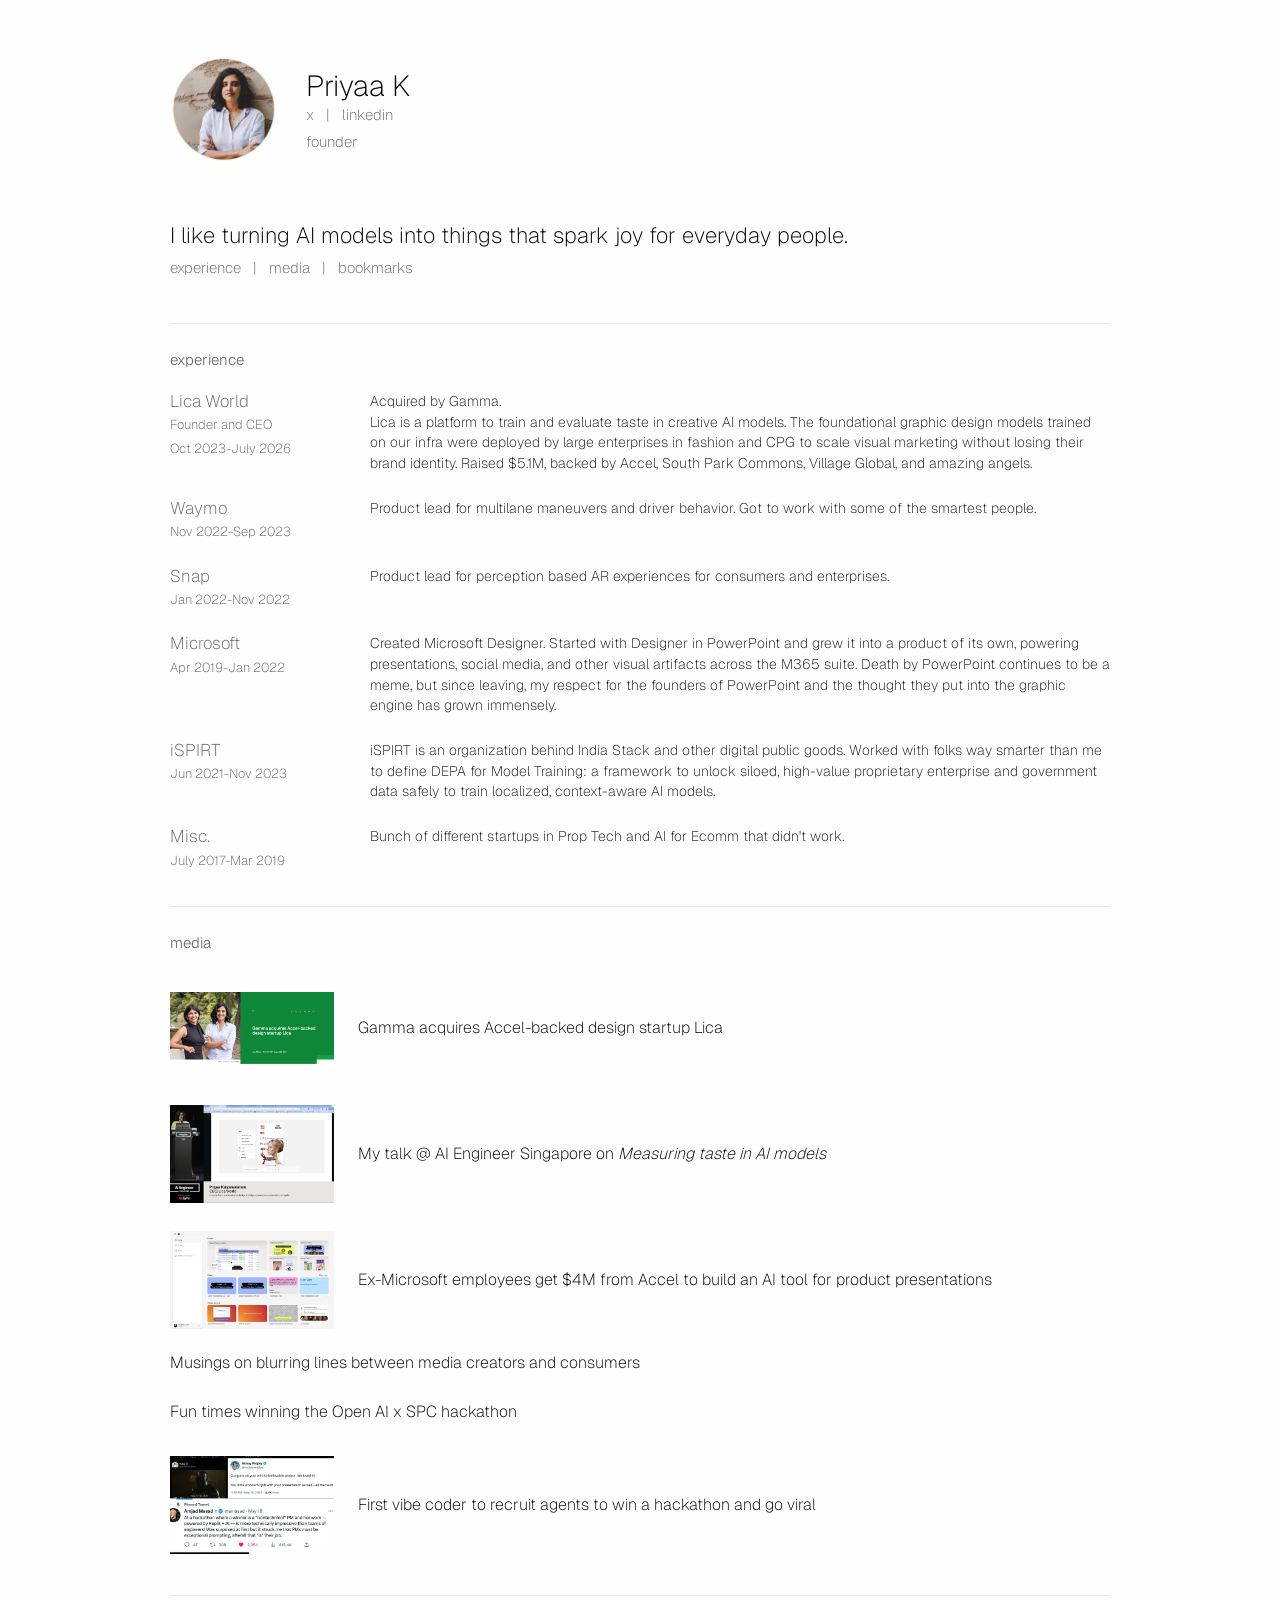
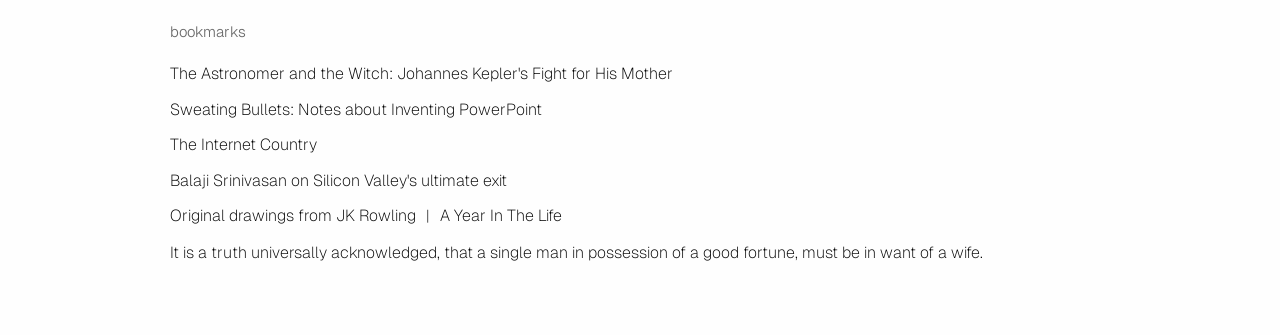
==== index.html @ ccb9b4a0 "Update Lica experience description" ====
<!doctype html>
<html lang="en">
  <head>
    <meta charset="utf-8" />
    <meta name="viewport" content="width=device-width, initial-scale=1" />
    <title>Priyaa</title>
    <meta
      name="description"
      content="Priyaa K. Founder working on AI models that spark joy for everyday people."
    />
    <link rel="icon" href="favicon.svg" type="image/svg+xml" />
    <link rel="stylesheet" href="styles.css" />
  </head>
  <body>
    <main class="page-shell">
      <header class="masthead">
        <img class="profile-photo" src="assets/profile.png" alt="Priyaa K" />
        <div class="identity">
          <h1>Priyaa K</h1>
          <nav class="socials" aria-label="social links">
            <a href="https://x.com/pritopian">x</a>
            <span>|</span>
            <a href="https://www.linkedin.com/in/priyaak">linkedin</a>
          </nav>
          <p>founder</p>
        </div>
      </header>

      <section class="hero" aria-label="intro">
        <p>I like turning AI models into things that spark joy for everyday people.</p>
        <nav class="jump-links" aria-label="section links">
          <a href="#experience">experience</a>
          <span>|</span>
          <a href="#media">media</a>
          <span>|</span>
          <a href="#bookmarks">bookmarks</a>
        </nav>
      </section>

      <section id="experience" class="section-block">
        <h2>experience</h2>
        <div class="experience-list">
          <article class="experience-item">
            <div class="experience-meta">
              <h3><a href="https://lica.world/">Lica World</a></h3>
              <p>Founder and CEO</p>
              <p>Oct 2023-July 2026</p>
            </div>
            <p>
              <a href="https://techcrunch.com/2026/08/25/gamma-acquires-accel-backed-design-startup-lica/">
                Acquired by Gamma.
              </a>
              <br />
              Lica is a platform to train and evaluate taste in creative AI models. The foundational
              graphic design models trained on our infra were deployed by large enterprises in
              fashion and CPG to scale visual marketing without losing their brand identity. Raised
              $5.1M, backed by Accel, South Park Commons, Village Global, and amazing angels.
            </p>
          </article>

          <article class="experience-item">
            <div class="experience-meta">
              <h3>Waymo</h3>
              <p>Nov 2022-Sep 2023</p>
            </div>
            <p>
              Product lead for multilane maneuvers and driver behavior. Got to work with some of
              the smartest people.
            </p>
          </article>

          <article class="experience-item">
            <div class="experience-meta">
              <h3>Snap</h3>
              <p>Jan 2022-Nov 2022</p>
            </div>
            <p>Product lead for perception based AR experiences for consumers and enterprises.</p>
          </article>

          <article class="experience-item">
            <div class="experience-meta">
              <h3>Microsoft</h3>
              <p>Apr 2019-Jan 2022</p>
            </div>
            <p>
              Created Microsoft Designer. Started with Designer in PowerPoint and grew it into a
              product of its own, powering presentations, social media, and other visual artifacts
              across the M365 suite. Death by PowerPoint continues to be a meme, but since leaving,
              my respect for the founders of PowerPoint and the thought they put into the graphic
              engine has grown immensely.
            </p>
          </article>

          <article class="experience-item">
            <div class="experience-meta">
              <h3>iSPIRT</h3>
              <p>Jun 2021-Nov 2023</p>
            </div>
            <p>
              iSPIRT is an organization behind India Stack and other digital public goods. Worked
              with folks way smarter than me to define DEPA for Model Training: a framework to
              unlock siloed, high-value proprietary enterprise and government data safely to train
              localized, context-aware AI models.
            </p>
          </article>

          <article class="experience-item">
            <div class="experience-meta">
              <h3>Misc.</h3>
              <p>July 2017-Mar 2019</p>
            </div>
            <p>Bunch of different startups in Prop Tech and AI for Ecomm that didn't work.</p>
          </article>
        </div>
      </section>

      <section id="media" class="section-block">
        <h2>media</h2>
        <div class="media-list">
          <article class="media-item media-item--article">
            <a href="https://techcrunch.com/2026/08/25/gamma-acquires-accel-backed-design-startup-lica/">
              <img src="assets/lica-gamma-article-screenshot.jpg" alt="" />
            </a>
            <span>
              <a href="https://www.gamma.app">Gamma</a>
              <a href="https://techcrunch.com/2026/08/25/gamma-acquires-accel-backed-design-startup-lica/">
                acquires Accel-backed design startup Lica
              </a>
            </span>
          </article>

          <a
            class="media-item"
            href="https://www.youtube.com/watch?v=m12vGjfbNlo&t=27241s"
          >
            <img src="assets/talk-thumbnail.png" alt="" />
            <span>
              My talk @ AI Engineer Singapore on
              <em>Measuring taste in AI models</em>
            </span>
          </a>

          <a
            class="media-item"
            href="https://techcrunch.com/2024/12/03/ex-microsoft-employees-get-4m-from-accel-to-build-an-ai-tool-for-product-presentations/"
          >
            <img src="assets/techcrunch-thumbnail.jpeg" alt="" />
            <span>Ex-Microsoft employees get $4M from Accel to build an AI tool for product presentations</span>
          </a>

          <article class="embed-item">
            <p class="embed-title">Musings on blurring lines between media creators and consumers</p>
            <blockquote class="twitter-tweet" data-dnt="true">
              <a href="https://x.com/gopalkraman/status/2047759199778849010"></a>
            </blockquote>
          </article>

          <article class="embed-item">
            <p class="embed-title">Fun times winning the Open AI x SPC hackathon</p>
            <blockquote class="twitter-tweet" data-dnt="true">
              <a href="https://x.com/JPBrebner/status/1765093057199042590/video/1"></a>
            </blockquote>
          </article>

          <a
            class="media-item"
            href="https://pritopian.substack.com/p/building-an-end-to-end-product-with-replit-ai"
          >
            <img src="assets/vibecoder-thumbnail.png" alt="" />
            <span>First vibe coder to recruit agents to win a hackathon and go viral</span>
          </a>
        </div>
      </section>

      <section id="bookmarks" class="section-block">
        <h2>bookmarks</h2>
        <div class="bookmark-list">
          <a href="https://www.themarginalian.org/2019/12/26/katharina-kepler-witchcraft-dream/">
            The Astronomer and the Witch: Johannes Kepler's Fight for His Mother
          </a>
          <a href="https://www.robertgaskins.com/powerpoint-history/sweating-bullets/gaskins-sweating-bullets-webpdf-isbn-9780985142414.pdf">
            Sweating Bullets: Notes about Inventing PowerPoint
          </a>
          <a href="https://www.tigerfeathers.in/p/the-internet-country">The Internet Country</a>
          <a href="https://www.youtube.com/watch?v=n1kfVAX7WGU">
            Balaji Srinivasan on Silicon Valley's ultimate exit
          </a>
          <p class="bookmark-pair">
            <a href="https://www.harrypotterfanzone.com/jk-rowling-sketches/">
              Original drawings from JK Rowling
            </a>
            <span>|</span>
            <a href="https://www.youtube.com/watch?v=p6-6zaa4NI4">A Year In The Life</a>
          </p>
          <a href="https://www.gutenberg.org/files/1342/1342-h/1342-h.htm#page_1">
            It is a truth universally acknowledged, that a single man in possession of a good
            fortune, must be in want of a wife.
          </a>
        </div>
      </section>
    </main>
    <script async src="https://platform.twitter.com/widgets.js" charset="utf-8"></script>
  </body>
</html>
---- styles.css ----
@import url("https://fonts.googleapis.com/css2?family=Geist:wght@200;300;400;500&display=swap");

:root {
  --bg: #fefefe;
  --text: #050505;
  --muted: #696969;
  --line: #e8e8e5;
  --hover: #006b5f;
}

* {
  box-sizing: border-box;
}

html {
  scroll-behavior: smooth;
}

body {
  margin: 0;
  background: var(--bg);
  color: var(--text);
  font-family: "Geist", "Helvetica Neue", Helvetica, Arial, sans-serif;
  font-stretch: normal;
  font-size: 15px;
  font-weight: 200;
  line-height: 1.48;
  letter-spacing: 0;
}

a {
  color: inherit;
  text-decoration: none;
  transition: color 160ms ease;
}

a:hover,
a:focus-visible {
  color: var(--hover);
}

img {
  display: block;
  max-width: 100%;
}

.page-shell {
  width: min(100% - 44px, 940px);
  margin: 0 auto;
  padding: 56px 0 72px;
}

.masthead {
  display: flex;
  align-items: center;
  gap: 24px;
  margin-bottom: 54px;
}

.profile-photo {
  width: 112px;
  height: 112px;
  border-radius: 999px;
  object-fit: cover;
}

.identity h1 {
  margin: 0 0 2px;
  font-size: clamp(23px, 2.6vw, 29px);
  font-weight: 200;
  line-height: 1.08;
}

.identity p,
.socials,
.jump-links,
.section-block h2,
.experience-meta p {
  color: var(--muted);
}

.identity p {
  margin: 4px 0 0;
  font-size: 15px;
}

.socials,
.jump-links {
  display: flex;
  gap: 12px;
  align-items: center;
  font-size: 15px;
}

.hero {
  margin-bottom: 44px;
}

.hero p {
  max-width: none;
  margin: 0 0 8px;
  font-size: clamp(18px, 2vw, 22px);
  font-weight: 200;
  line-height: 1.22;
  white-space: nowrap;
}

.jump-links {
  font-size: 15px;
}

.section-block {
  border-top: 1px solid var(--line);
  padding-top: 28px;
  margin-top: 36px;
  scroll-margin-top: 28px;
}

.section-block h2 {
  margin: 0 0 24px;
  font-size: 15px;
  font-weight: 300;
  line-height: 1;
}

.experience-list {
  display: grid;
  gap: 24px;
}

.experience-item {
  display: grid;
  grid-template-columns: 170px 1fr;
  gap: 30px;
}

.experience-meta h3 {
  margin: 0;
  color: var(--muted);
  font-size: 17px;
  font-weight: 200;
  line-height: 1.2;
}

.experience-meta p {
  margin: 4px 0 0;
  font-size: 13px;
}

.experience-item > p {
  margin: 0;
  max-width: 860px;
  color: #1d1d1d;
  font-size: 14px;
}

.media-list {
  display: grid;
  gap: 18px;
}

.media-item {
  display: grid;
  grid-template-columns: 164px 1fr;
  gap: 24px;
  align-items: center;
  min-height: 108px;
}

.media-item img {
  width: 164px;
  height: 98px;
  object-fit: cover;
  filter: saturate(0.94);
}

.media-item--article img {
  aspect-ratio: 16 / 7;
  background: #f7f6f2;
  height: auto;
  object-fit: contain;
  object-position: center top;
}

.media-item span,
.text-link,
.bookmark-list a {
  font-size: 16px;
  font-weight: 200;
  line-height: 1.35;
}

.media-item em {
  font-style: italic;
  font-weight: inherit;
}

.text-link {
  display: block;
  width: fit-content;
}

.embed-item {
  display: grid;
  gap: 10px;
}

.embed-title {
  margin: 0;
  font-size: 16px;
  font-weight: 200;
  line-height: 1.35;
}

.embed-item .twitter-tweet {
  margin: 0 !important;
}

.bookmark-list {
  display: grid;
  gap: 14px;
}

.bookmark-list a {
  width: fit-content;
}

.bookmark-pair {
  display: flex;
  gap: 10px;
  margin: 0;
}

@media (max-width: 720px) {
  body {
    font-size: 16px;
  }

  .page-shell {
    width: min(100% - 30px, 1120px);
    padding: 30px 0 52px;
  }

  .masthead {
    gap: 16px;
    margin-bottom: 38px;
  }

  .profile-photo {
    width: 92px;
    height: 92px;
  }

  .identity h1 {
    font-size: 24px;
  }

  .identity p,
  .socials {
    font-size: 15px;
  }

  .hero {
    margin-bottom: 36px;
  }

  .hero p {
    font-size: 19px;
    white-space: normal;
  }

  .experience-item,
  .media-item {
    grid-template-columns: 1fr;
    gap: 10px;
  }

  .experience-list {
    gap: 24px;
  }

  .experience-meta h3,
  .media-item span,
  .text-link,
  .bookmark-list a {
    font-size: 16px;
  }

  .media-item span {
    order: -1;
  }

  .experience-meta p {
    font-size: 13px;
  }

  .experience-item > p {
    font-size: 15px;
  }

  .media-item {
    align-items: start;
    min-height: 0;
  }

  .media-item img {
    width: min(100%, 320px);
    height: auto;
    aspect-ratio: 16 / 10;
  }

  .media-item--article img {
    aspect-ratio: 16 / 7;
    object-position: center top;
  }

}
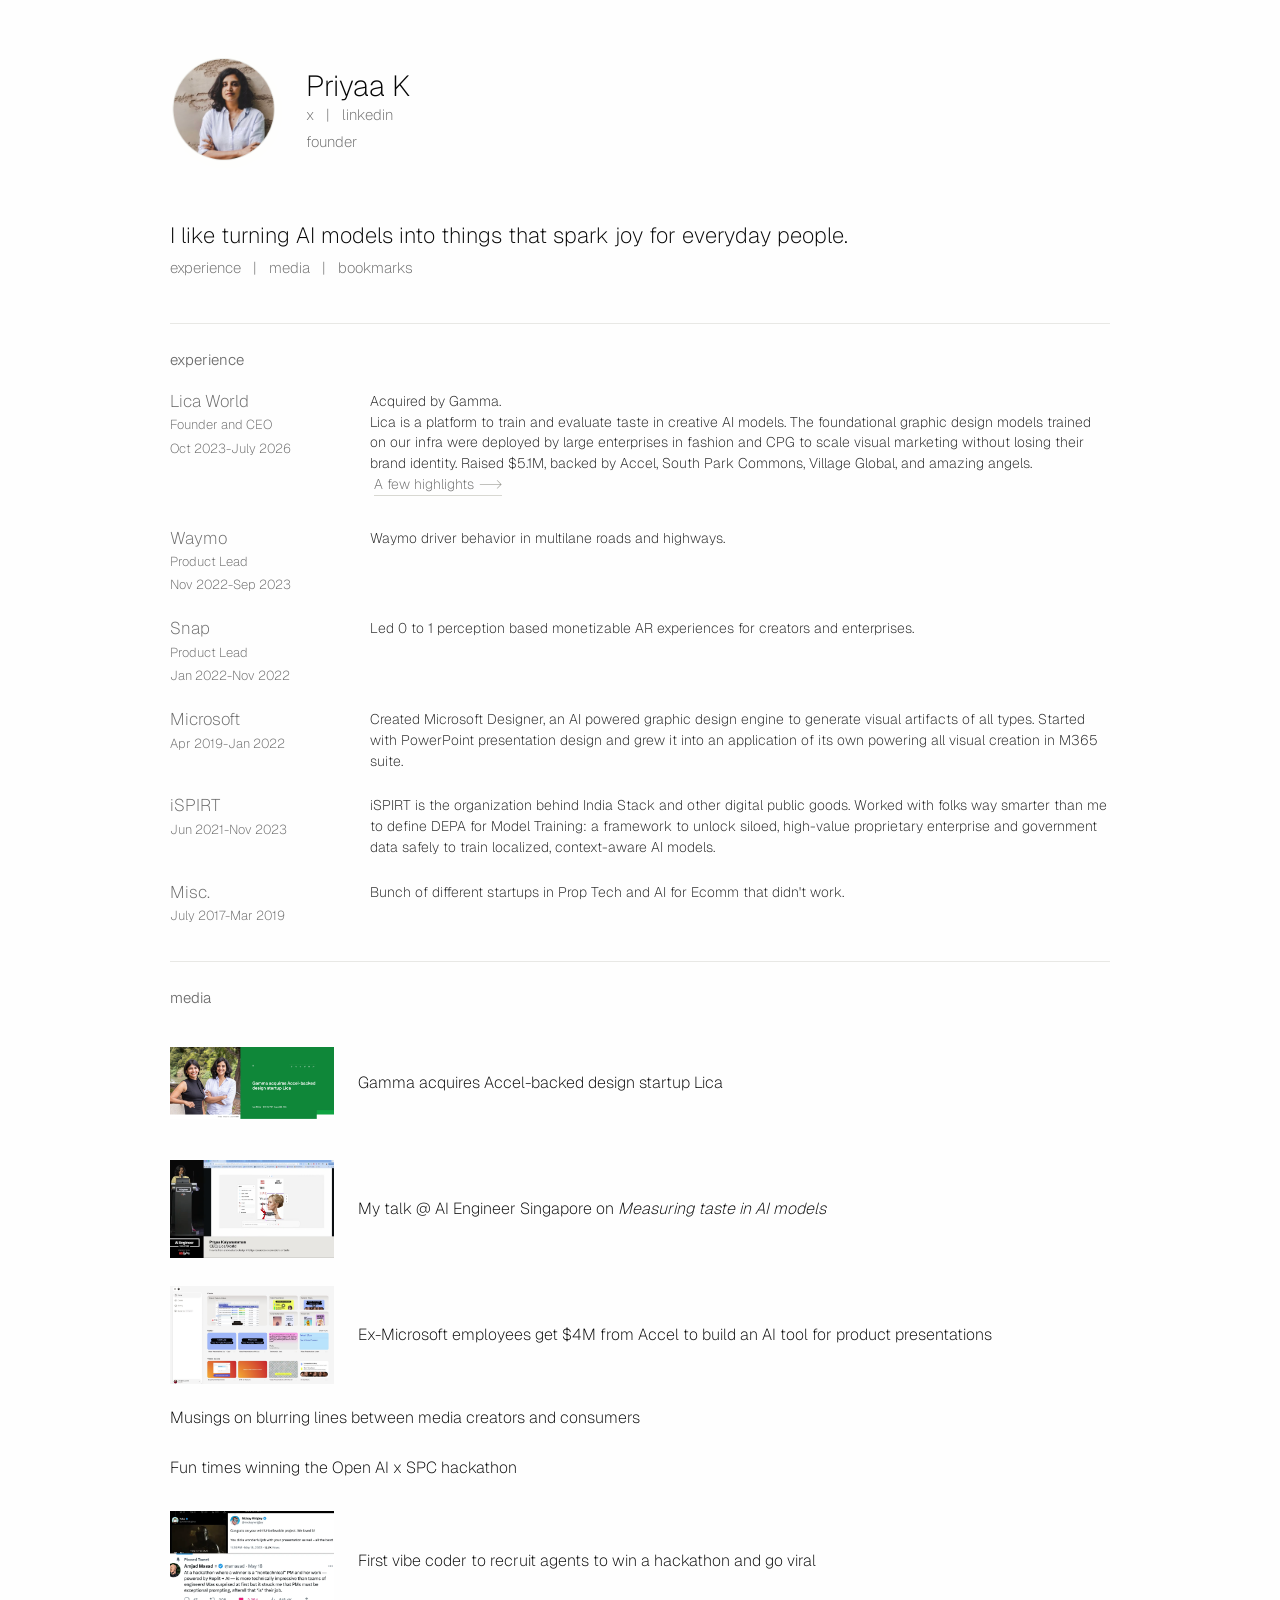
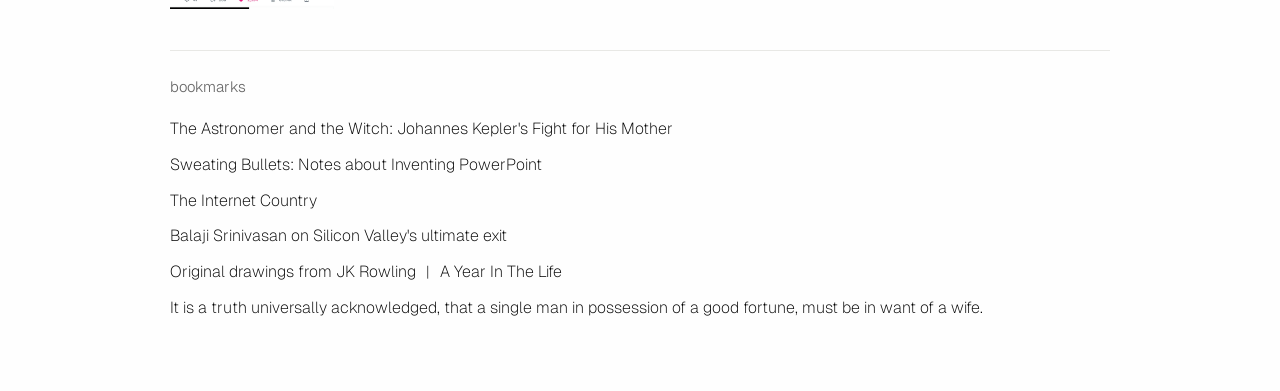
==== commit 6406b864: "Add Lica highlights and update experience copy" ====
--- a/index.html
+++ b/index.html
@@ -46,35 +46,73 @@
               <p>Founder and CEO</p>
               <p>Oct 2023-July 2026</p>
             </div>
-            <p>
-              <a href="https://techcrunch.com/2026/08/25/gamma-acquires-accel-backed-design-startup-lica/">
-                Acquired by Gamma.
-              </a>
-              <br />
-              Lica is a platform to train and evaluate taste in creative AI models. The foundational
-              graphic design models trained on our infra were deployed by large enterprises in
-              fashion and CPG to scale visual marketing without losing their brand identity. Raised
-              $5.1M, backed by Accel, South Park Commons, Village Global, and amazing angels.
-            </p>
+            <div class="experience-content">
+              <p>
+                <a href="https://techcrunch.com/2026/08/25/gamma-acquires-accel-backed-design-startup-lica/">
+                  Acquired by Gamma.
+                </a>
+                <br />
+                Lica is a platform to train and evaluate taste in creative AI models. The foundational
+                graphic design models trained on our infra were deployed by large enterprises in
+                fashion and CPG to scale visual marketing without losing their brand identity. Raised
+                $5.1M, backed by Accel, South Park Commons, Village Global, and amazing angels.
+                <button
+                  class="highlights-trigger"
+                  type="button"
+                  aria-expanded="false"
+                  aria-controls="lica-highlights"
+                >
+                  A few highlights
+                </button>
+              </p>
+              <div class="highlights" id="lica-highlights">
+                <ul>
+                  <li>
+                    Built the largest graphic design dataset of 1.5 Million+ layered compositions across
+                    presentations, posters, social media, and other design formats.
+                    <a href="https://x.com/pritopian/status/2035026611540746746">post</a>
+                    <span>|</span>
+                    <a href="https://arxiv.org/pdf/2603.16098v1">arxiv</a>
+                  </li>
+                  <li>
+                    Trained in-house graphic design models that generated structured, editable
+                    objects rather than flattened PNGs, enabling layer-level control and iteration.
+                    <a href="https://x.com/pritopian/status/2037167928114896987">x</a>
+                  </li>
+                  <li>
+                    Deployed agentic systems tuned for large ecomm brands in fashion and CPG, with
+                    dynamic token allocation and routing across open- and closed-source models to
+                    automate creative production at scale.
+                  </li>
+                  <li>
+                    Published Graphic Design Bench (GDB), the first benchmark evaluating frontier models
+                    on real-world design tasks drawn from professional creative workflows in
+                    enterprises.
+                    <a href="https://lica.world/blog/gdb-real-world-benchmark-for-graphic-design">blog</a>
+                    <span>|</span>
+                    <a href="https://github.com/lica-world/GDB">github</a>
+                  </li>
+                </ul>
+              </div>
+            </div>
           </article>
 
           <article class="experience-item">
             <div class="experience-meta">
               <h3>Waymo</h3>
+              <p>Product Lead</p>
               <p>Nov 2022-Sep 2023</p>
             </div>
-            <p>
-              Product lead for multilane maneuvers and driver behavior. Got to work with some of
-              the smartest people.
-            </p>
+            <p>Waymo driver behavior in multilane roads and highways.</p>
           </article>
 
           <article class="experience-item">
             <div class="experience-meta">
               <h3>Snap</h3>
+              <p>Product Lead</p>
               <p>Jan 2022-Nov 2022</p>
             </div>
-            <p>Product lead for perception based AR experiences for consumers and enterprises.</p>
+            <p>Led 0 to 1 perception based monetizable AR experiences for creators and enterprises.</p>
           </article>
 
           <article class="experience-item">
@@ -83,11 +121,10 @@
               <p>Apr 2019-Jan 2022</p>
             </div>
             <p>
-              Created Microsoft Designer. Started with Designer in PowerPoint and grew it into a
-              product of its own, powering presentations, social media, and other visual artifacts
-              across the M365 suite. Death by PowerPoint continues to be a meme, but since leaving,
-              my respect for the founders of PowerPoint and the thought they put into the graphic
-              engine has grown immensely.
+              Created Microsoft Designer, an AI powered graphic design engine to generate visual
+              artifacts of all types. Started
+              with PowerPoint presentation design and grew it into an application of its own powering
+              all visual creation in M365 suite.
             </p>
           </article>
 
@@ -97,7 +134,7 @@
               <p>Jun 2021-Nov 2023</p>
             </div>
             <p>
-              iSPIRT is an organization behind India Stack and other digital public goods. Worked
+              iSPIRT is the organization behind India Stack and other digital public goods. Worked
               with folks way smarter than me to define DEPA for Model Training: a framework to
               unlock siloed, high-value proprietary enterprise and government data safely to train
               localized, context-aware AI models.
@@ -199,6 +236,36 @@
         </div>
       </section>
     </main>
+    <script>
+      document.querySelectorAll(".experience-content").forEach((section) => {
+        const trigger = section.querySelector(".highlights-trigger");
+        const panel = section.querySelector(".highlights");
+
+        if (!trigger || !panel) {
+          return;
+        }
+
+        const setOpen = (open) => {
+          section.classList.toggle("is-highlights-open", open);
+          trigger.setAttribute("aria-expanded", String(open));
+        };
+
+        trigger.addEventListener("click", () => {
+          const pinned = section.dataset.highlightsPinned === "true";
+          section.dataset.highlightsPinned = pinned ? "false" : "true";
+          setOpen(!pinned);
+        });
+
+        trigger.addEventListener("mouseenter", () => setOpen(true));
+        trigger.addEventListener("focus", () => setOpen(true));
+
+        section.addEventListener("mouseleave", () => {
+          if (section.dataset.highlightsPinned !== "true") {
+            setOpen(false);
+          }
+        });
+      });
+    </script>
     <script async src="https://platform.twitter.com/widgets.js" charset="utf-8"></script>
   </body>
 </html>
--- a/styles.css
+++ b/styles.css
@@ -147,11 +147,112 @@
   font-size: 13px;
 }
 
-.experience-item > p {
+.experience-content {
+  display: grid;
+  gap: 8px;
+  max-width: 860px;
+}
+
+.experience-item > p,
+.experience-content > p {
   margin: 0;
   max-width: 860px;
   color: #1d1d1d;
   font-size: 14px;
+}
+
+.highlights {
+  max-height: 0;
+  overflow: hidden;
+  color: #73736d;
+  font-size: 14px;
+  opacity: 0;
+  transform: translateY(-2px);
+  transition:
+    max-height 220ms ease,
+    opacity 180ms ease,
+    transform 180ms ease;
+}
+
+.experience-content.is-highlights-open .highlights,
+.experience-content:focus-within .highlights {
+  max-height: 560px;
+  opacity: 1;
+  transform: translateY(0);
+}
+
+.highlights-trigger {
+  appearance: none;
+  display: inline-flex;
+  align-items: baseline;
+  gap: 5px;
+  width: fit-content;
+  margin: 0 0 0 4px;
+  padding: 0;
+  border: 0;
+  border-bottom: 1px solid #d8d8d2;
+  background: transparent;
+  color: var(--muted);
+  cursor: pointer;
+  font: inherit;
+  font-size: inherit;
+  font-weight: 200;
+  letter-spacing: 0;
+  line-height: inherit;
+  text-align: left;
+}
+
+.highlights-trigger::after {
+  content: "-->";
+  color: #9a9a93;
+  font-size: 13px;
+  line-height: 1;
+}
+
+.highlights-trigger[aria-expanded="true"]::after {
+  content: "-->";
+}
+
+.highlights-trigger:hover,
+.highlights-trigger:focus-visible {
+  color: var(--hover);
+  outline: none;
+}
+
+.highlights ul {
+  display: grid;
+  gap: 9px;
+  list-style: none;
+  margin: 12px 0 0;
+  padding-left: 0;
+}
+
+.highlights li {
+  position: relative;
+  padding-left: 16px;
+}
+
+.highlights li::before {
+  content: "";
+  position: absolute;
+  top: 0.72em;
+  left: 1px;
+  width: 4px;
+  height: 4px;
+  border-radius: 999px;
+  background: #d0d0ca;
+}
+
+.highlights a {
+  color: #7f7f78;
+  text-decoration: underline;
+  text-decoration-color: #d8d8d2;
+  text-underline-offset: 3px;
+}
+
+.highlights a:hover,
+.highlights a:focus-visible {
+  color: var(--hover);
 }
 
 .media-list {
@@ -175,11 +276,9 @@
 }
 
 .media-item--article img {
-  aspect-ratio: 16 / 7;
-  background: #f7f6f2;
+  aspect-ratio: auto;
   height: auto;
   object-fit: contain;
-  object-position: center top;
 }
 
 .media-item span,
@@ -294,7 +393,9 @@
     font-size: 13px;
   }
 
-  .experience-item > p {
+  .experience-item > p,
+  .experience-content > p,
+  .highlights {
     font-size: 15px;
   }
 
@@ -310,8 +411,7 @@
   }
 
   .media-item--article img {
-    aspect-ratio: 16 / 7;
-    object-position: center top;
-  }
-
-}
+    aspect-ratio: auto;
+  }
+
+}
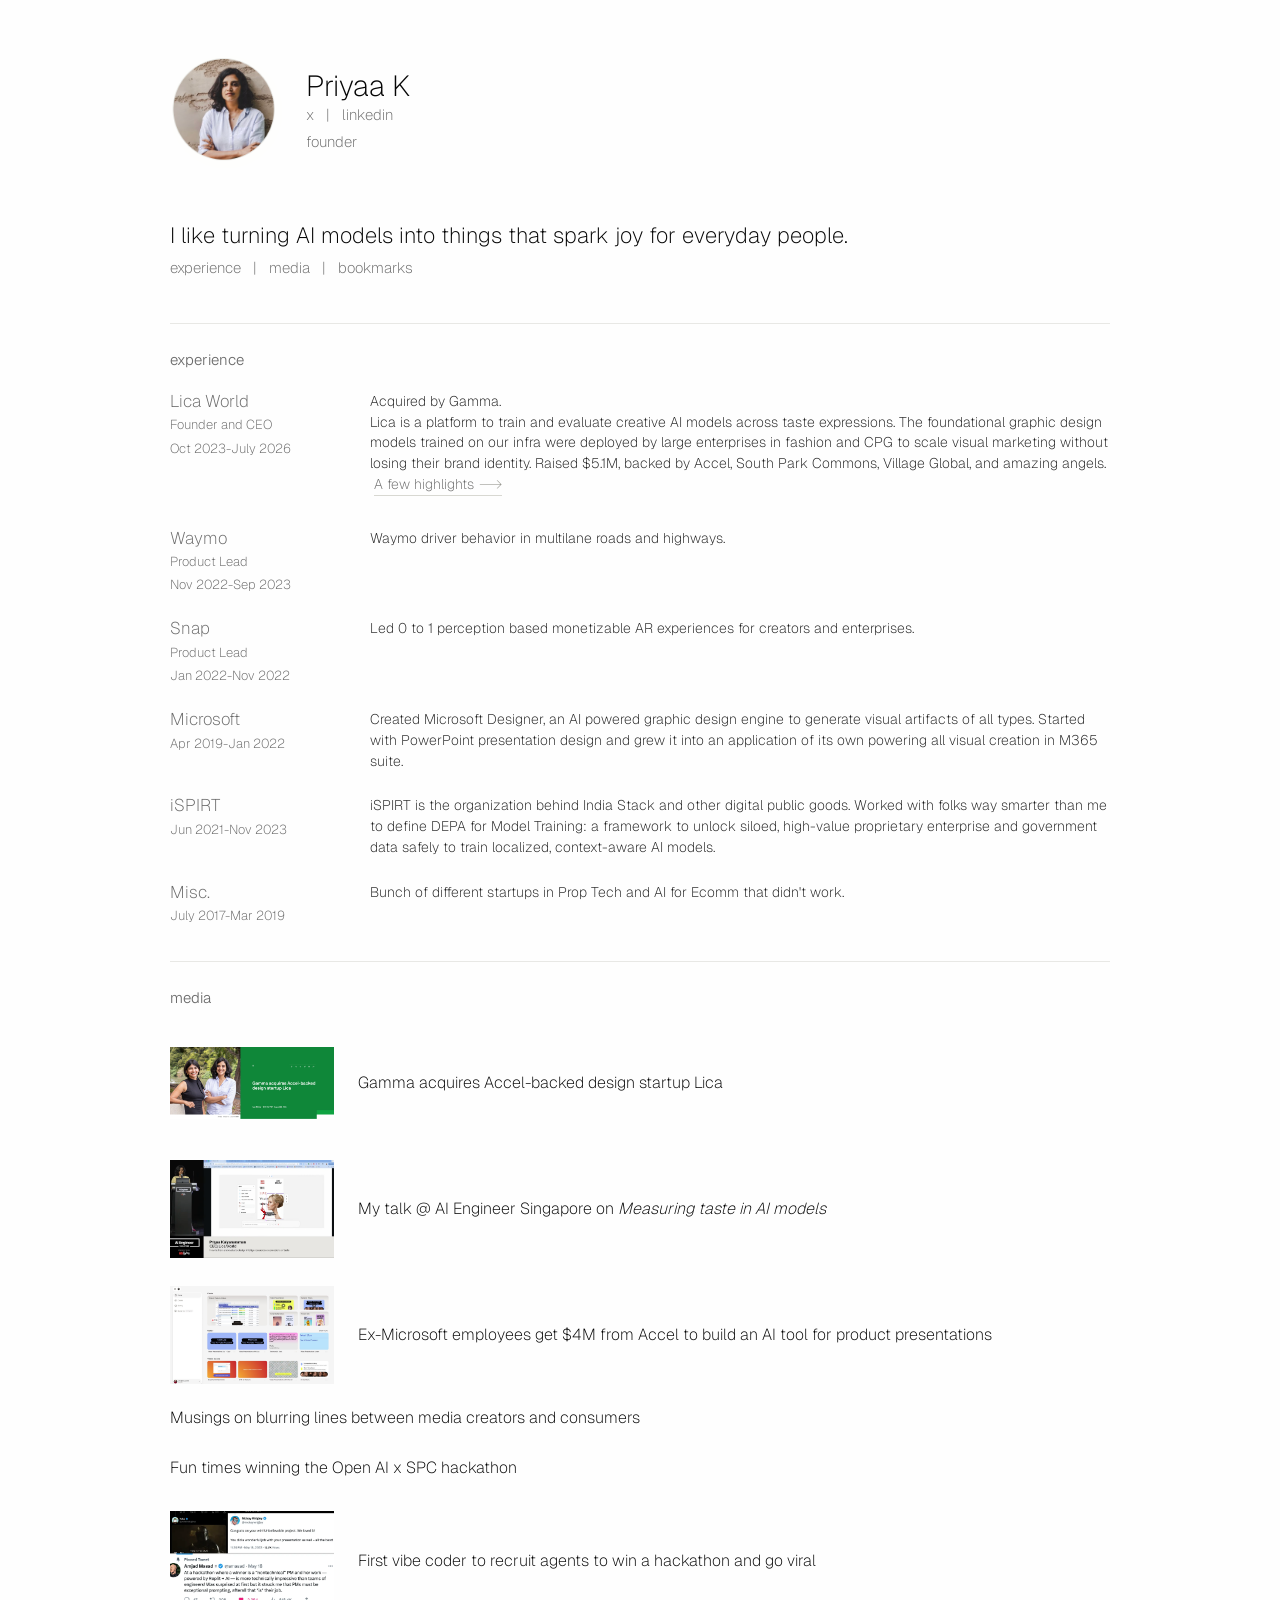
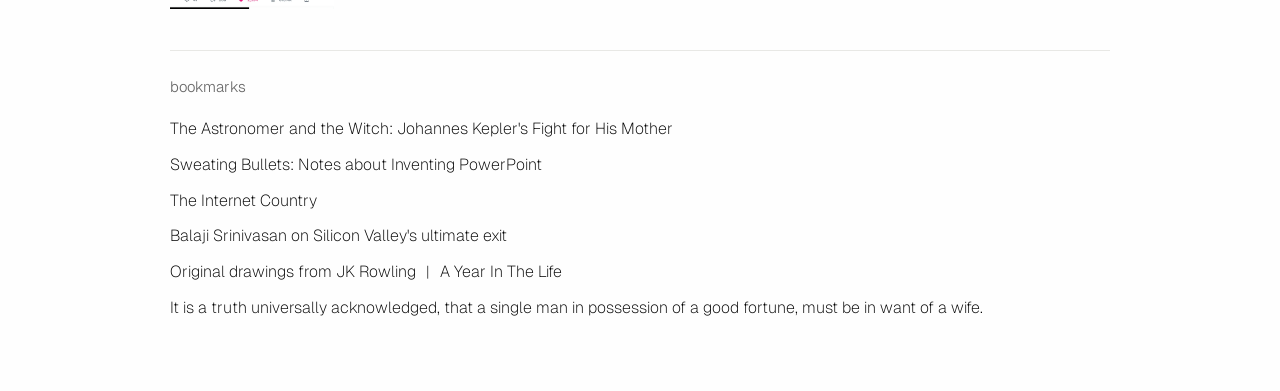
==== commit de1835a5: "Update Lica description" ====
--- a/index.html
+++ b/index.html
@@ -8,7 +8,8 @@
       name="description"
       content="Priyaa K. Founder working on AI models that spark joy for everyday people."
     />
-    <link rel="icon" href="favicon.svg" type="image/svg+xml" />
+    <link rel="icon" href="favicon.png" type="image/png" />
+    <link rel="apple-touch-icon" href="apple-touch-icon.png" />
     <link rel="stylesheet" href="styles.css" />
   </head>
   <body>
@@ -52,10 +53,11 @@
                   Acquired by Gamma.
                 </a>
                 <br />
-                Lica is a platform to train and evaluate taste in creative AI models. The foundational
-                graphic design models trained on our infra were deployed by large enterprises in
-                fashion and CPG to scale visual marketing without losing their brand identity. Raised
-                $5.1M, backed by Accel, South Park Commons, Village Global, and amazing angels.
+                Lica is a platform to train and evaluate creative AI models across taste expressions.
+                The foundational graphic design models trained on our infra were deployed by large
+                enterprises in fashion and CPG to scale visual marketing without losing their brand
+                identity. Raised $5.1M, backed by Accel, South Park Commons, Village Global, and
+                amazing angels.
                 <button
                   class="highlights-trigger"
                   type="button"
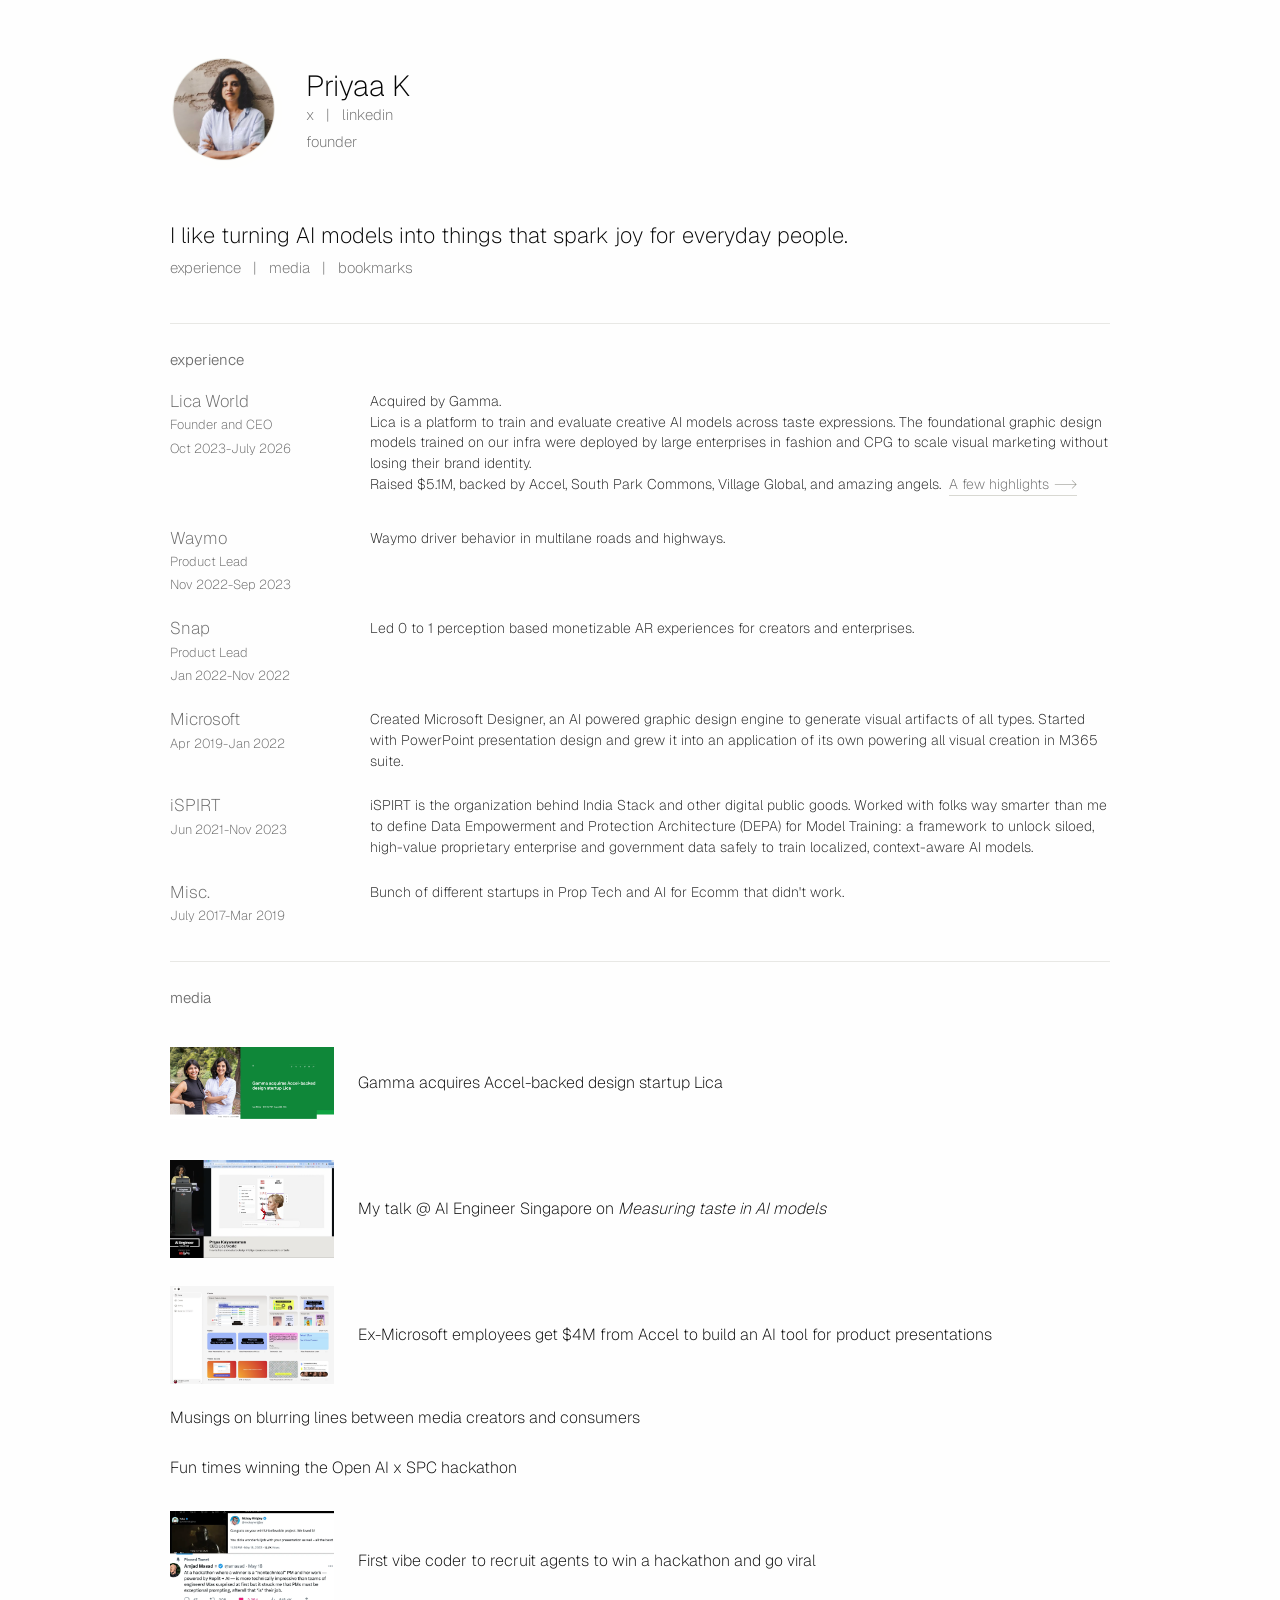
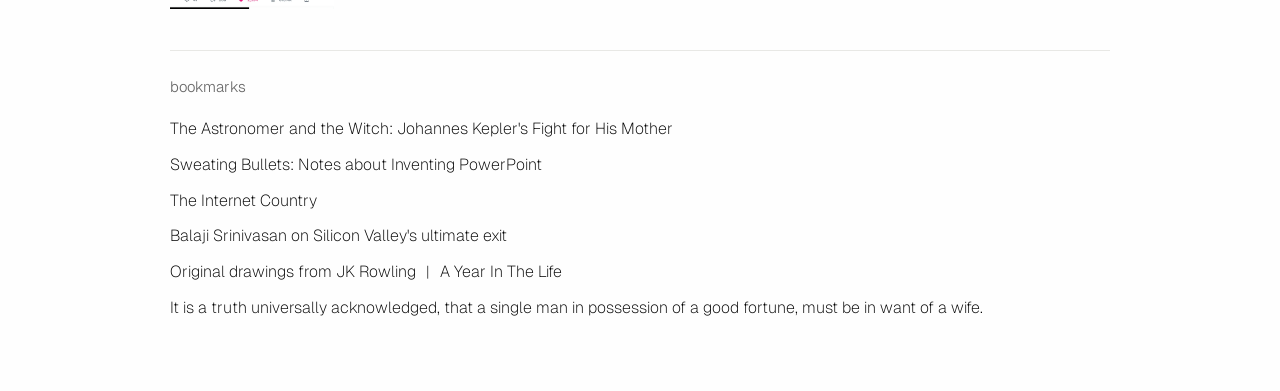
==== commit 7be0aca7: "Expand DEPA description" ====
--- a/index.html
+++ b/index.html
@@ -56,8 +56,9 @@
                 Lica is a platform to train and evaluate creative AI models across taste expressions.
                 The foundational graphic design models trained on our infra were deployed by large
                 enterprises in fashion and CPG to scale visual marketing without losing their brand
-                identity. Raised $5.1M, backed by Accel, South Park Commons, Village Global, and
-                amazing angels.
+                identity.
+                <br />
+                Raised $5.1M, backed by Accel, South Park Commons, Village Global, and amazing angels.
                 <button
                   class="highlights-trigger"
                   type="button"
@@ -137,9 +138,9 @@
             </div>
             <p>
               iSPIRT is the organization behind India Stack and other digital public goods. Worked
-              with folks way smarter than me to define DEPA for Model Training: a framework to
-              unlock siloed, high-value proprietary enterprise and government data safely to train
-              localized, context-aware AI models.
+              with folks way smarter than me to define Data Empowerment and Protection Architecture
+              (DEPA) for Model Training: a framework to unlock siloed, high-value proprietary
+              enterprise and government data safely to train localized, context-aware AI models.
             </p>
           </article>
 
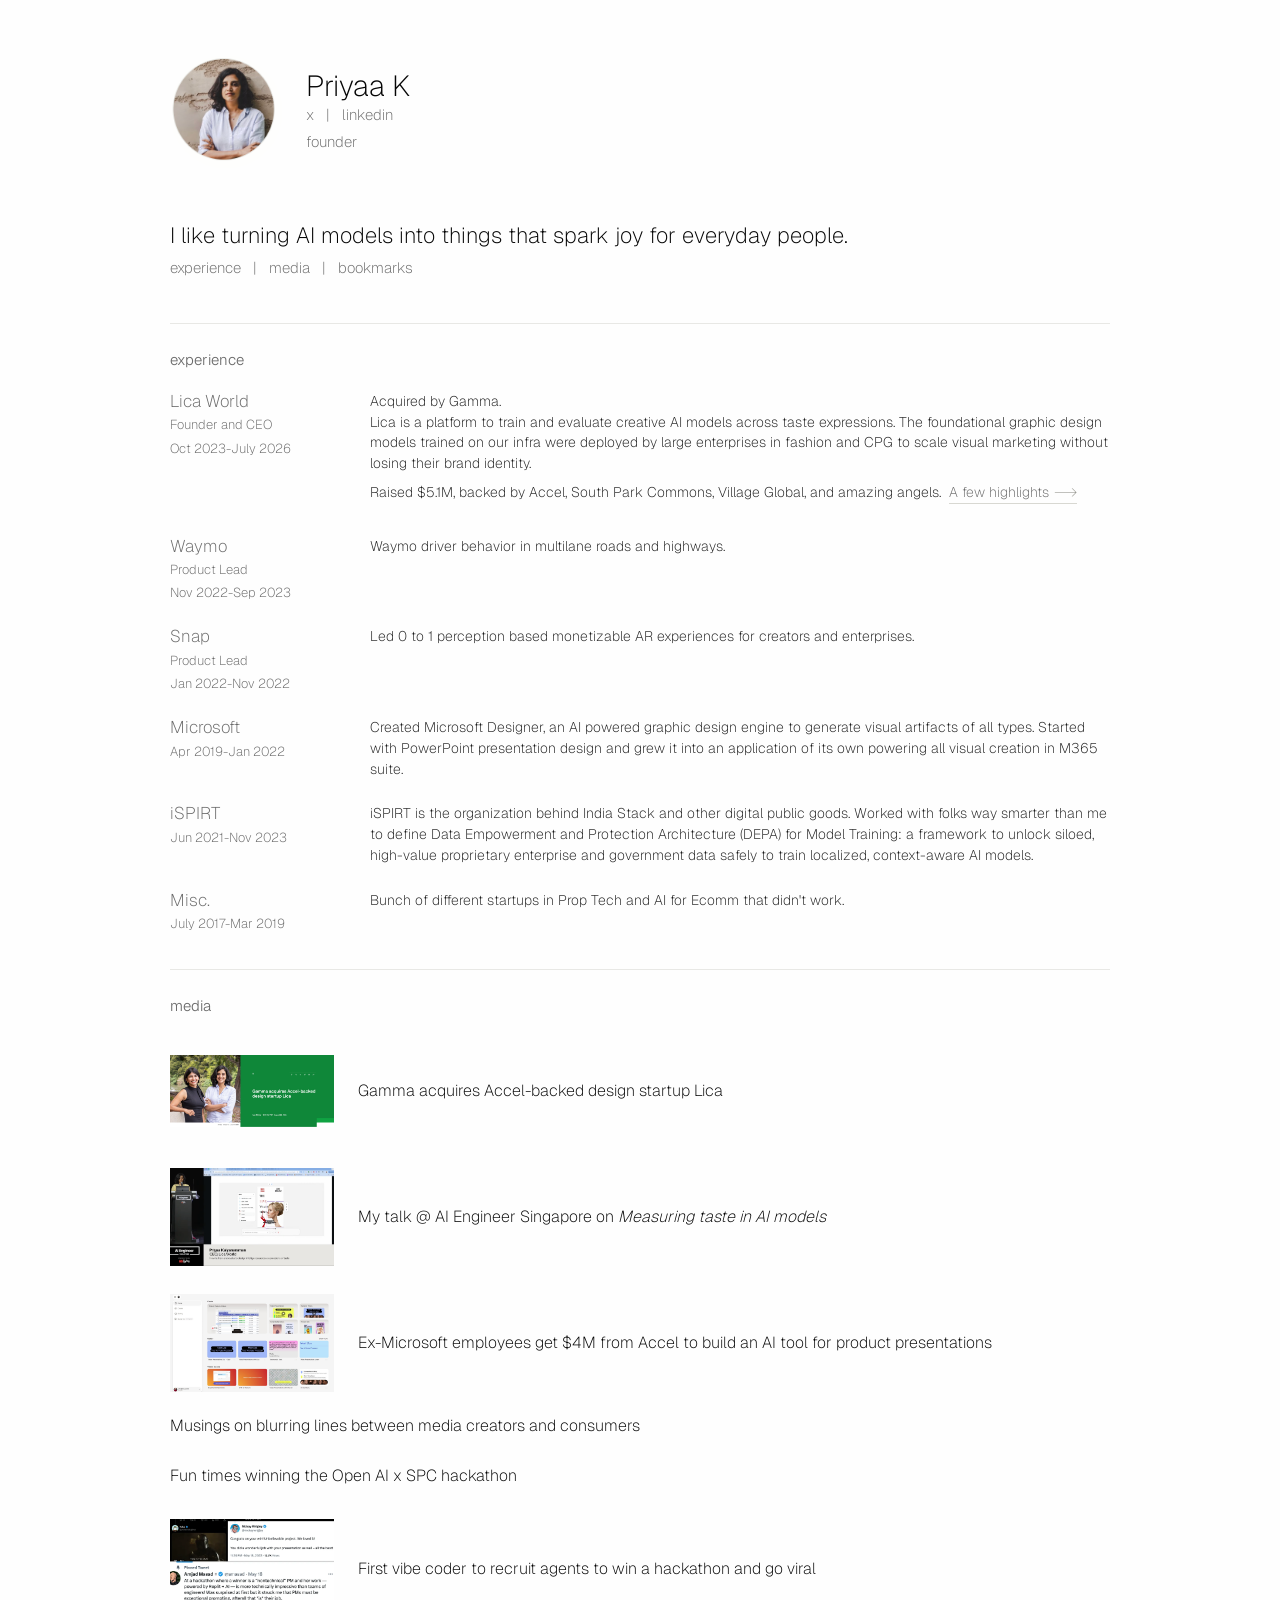
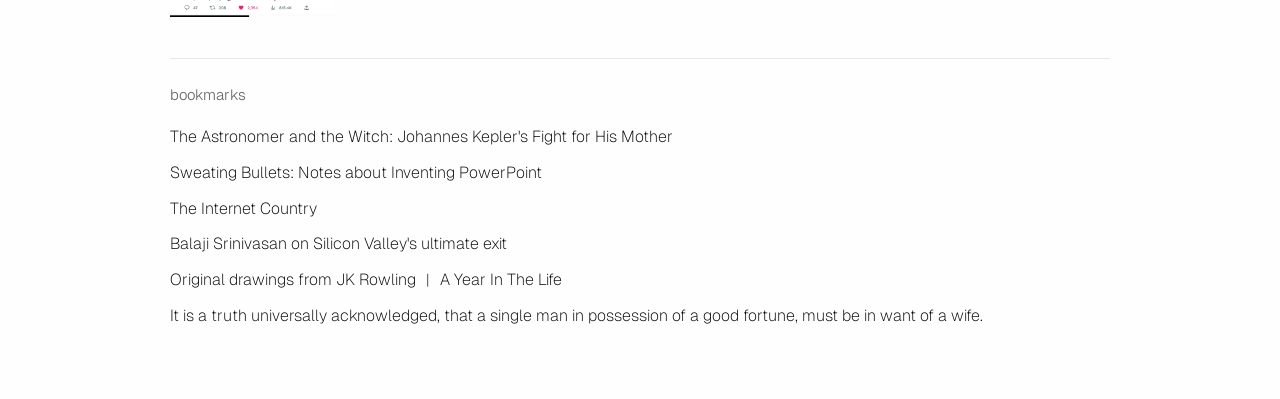
==== commit e6f9fe3a: "Separate Lica fundraising line" ====
--- a/index.html
+++ b/index.html
@@ -57,7 +57,8 @@
                 The foundational graphic design models trained on our infra were deployed by large
                 enterprises in fashion and CPG to scale visual marketing without losing their brand
                 identity.
-                <br />
+              </p>
+              <p>
                 Raised $5.1M, backed by Accel, South Park Commons, Village Global, and amazing angels.
                 <button
                   class="highlights-trigger"
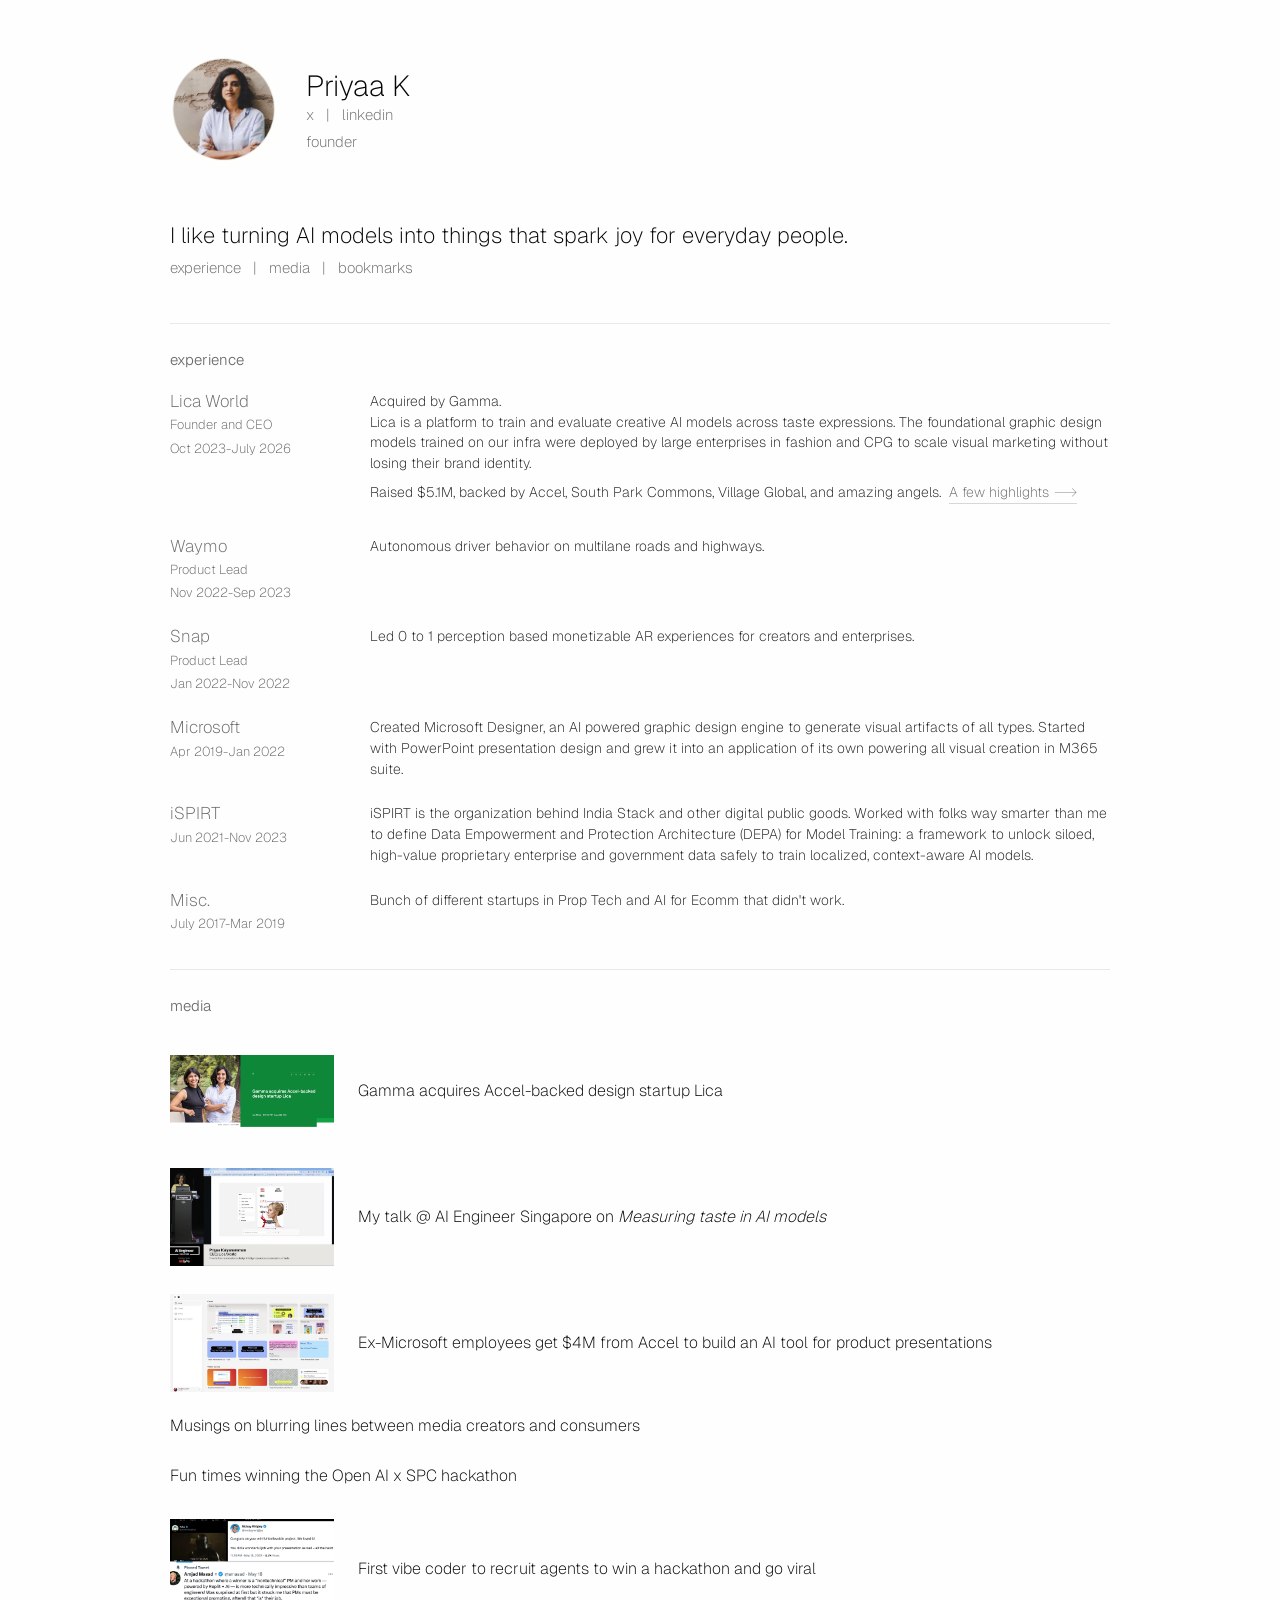
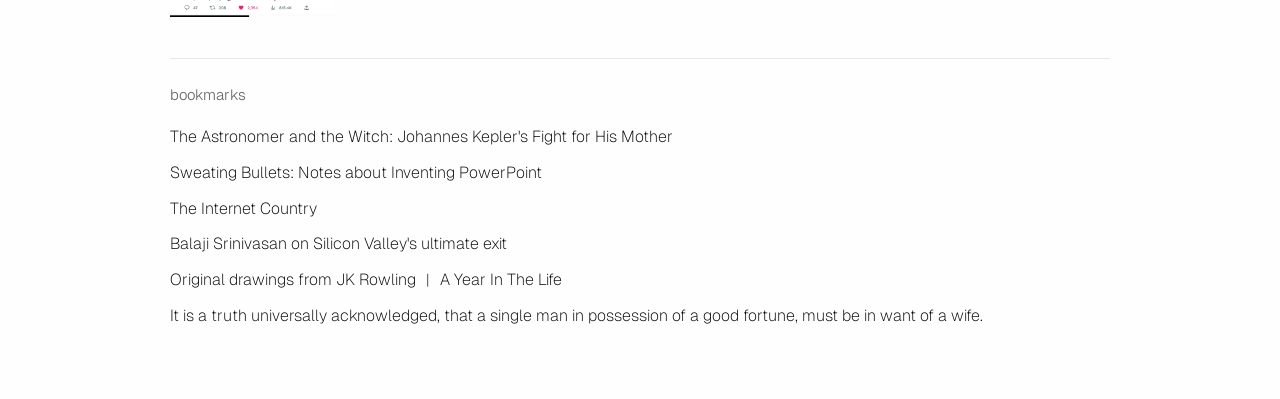
==== commit ab7b9743: "Update Waymo description" ====
--- a/index.html
+++ b/index.html
@@ -8,8 +8,7 @@
       name="description"
       content="Priyaa K. Founder working on AI models that spark joy for everyday people."
     />
-    <link rel="icon" href="favicon.png" type="image/png" />
-    <link rel="apple-touch-icon" href="apple-touch-icon.png" />
+    <link rel="icon" href="favicon.svg" type="image/svg+xml" />
     <link rel="stylesheet" href="styles.css" />
   </head>
   <body>
@@ -107,7 +106,7 @@
               <p>Product Lead</p>
               <p>Nov 2022-Sep 2023</p>
             </div>
-            <p>Waymo driver behavior in multilane roads and highways.</p>
+            <p>Autonomous driver behavior on multilane roads and highways.</p>
           </article>
 
           <article class="experience-item">
